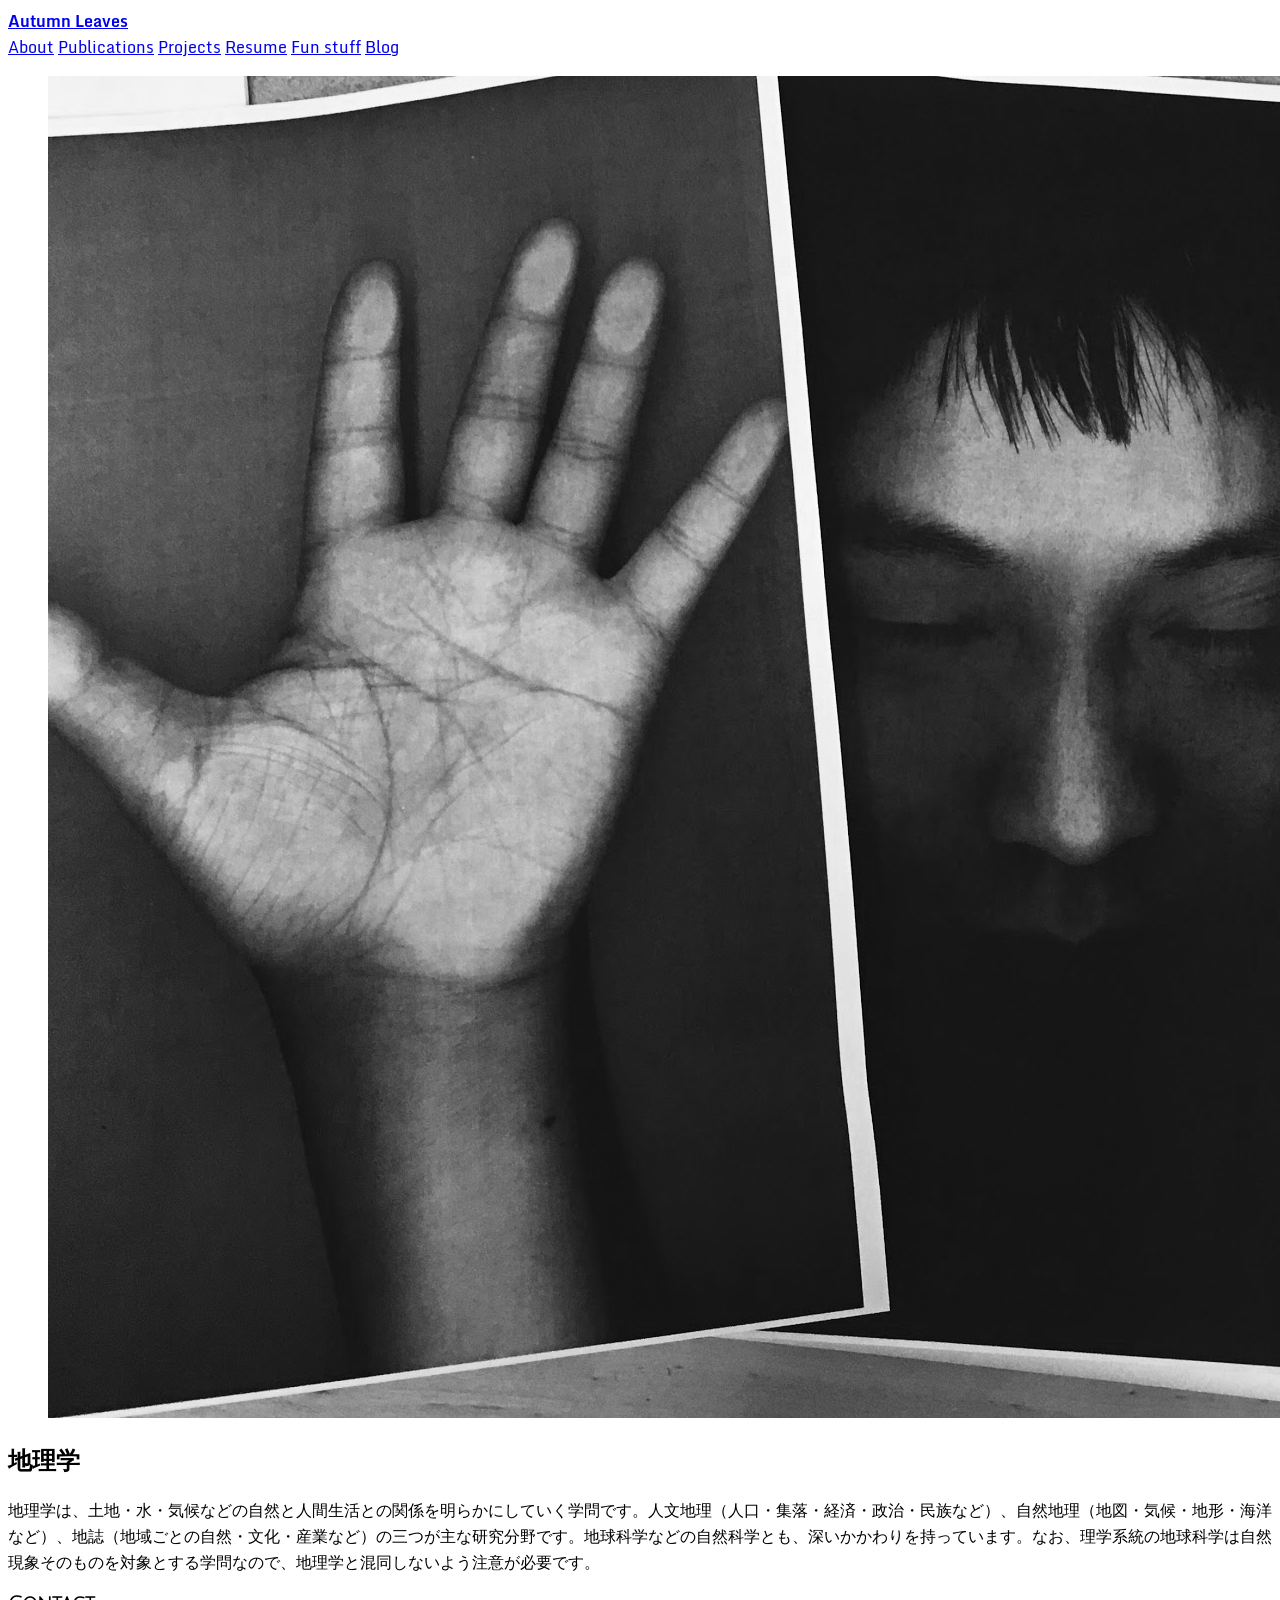
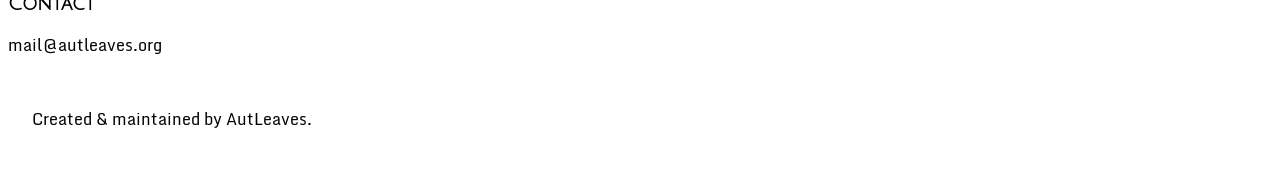
==== index.html @ 2c8c945f "first commit" ====
<!DOCTYPE html>
<html>
<head>
  <meta charset="utf-8">
  <meta http-equiv="X-UA-Compatible" content="IE=edge" />
  <meta name="viewport" content="width=device-width, initial-scale=1"/>
  <title>Autumn Leaves</title>
  <meta name="description" content="Homepage for Autumn Leaves"/>
  <link rel="shortcut icon" href="images/favicon.ico" type="image/x-icon" />

  <link rel="stylesheet" type="text/css" href="styles/base.css"/>

  <link rel="canonical" href="http://autleavs.org/"/>
</head>
<body>
  <section class="hero is-fullheight">
    <div class="hero-head">
      <nav class="navbar" role="navigation">
        <div class="navbar-brand"><a class="navbar-item" href="/"><strong>Autumn Leaves</strong></a>
          <div class="navbar-burger" data-target="navbar-main">
            <span></span>
            <span></span>
            <span></span>
          </div>
        </div>
        <div class="navbar-menu" id="navbar-main">
          <div class="navbar-start">
            <!-- navbar items -->
            <a href="/" class="navbar-item">About</a>
            <a class="navbar-item" href="/publications/">Publications</a>
            <a class="navbar-item" href="/projects/">Projects</a>
            <a class="navbar-item" href="/files/chiyuan-resume.pdf">Resume</a>
            <a class="navbar-item" href="/fun/">Fun stuff</a>
            <a class="navbar-item" href="http://freemind.pluskid.org">Blog</a>
          </div>
          <div class="navbar-end">
            <!-- navbar items -->
            <div class="navbar-item">
              <a href="mailto:mails@autleaves.org" class="button is-white"><i class="fa fa-lg fa-envelope-o" aria-hidden="true"></i></a>
              <a href="https://scholar.google.com/citations?user=l_G2vr0AAAAJ&hl=en" class="button is-white"><i class="ai ai-lg ai-google-scholar-square" aria-hidden="true"></i></a>
              <a href="https://github.com/autleaves" class="button is-white"><i class="fa fa-lg fa-github" aria-hidden="true"></i></a>
              <a href="https://www.instagram.com/pluskid/" class="button is-white"><i class="fa fa-lg fa-instagram" aria-hidden="true"></i></a>
            </div>
          </div>
        </div>
      </nav>
    </div>

    <div class="hero-body">
      <div class="container">
        <div class="columns is-5 is-variable">
          <div class="column is-5">
            <figure class="image is-4by3"><img src="/images/chiyuan-4by3.jpg"></figure>
          </div>
          <div class="column is-7 content">
            <h1>地理学</h1>
            <p>
                地理学は、土地・水・気候などの自然と人間生活との関係を明らかにしていく学問です。人文地理（人口・集落・経済・政治・民族など）、自然地理（地図・気候・地形・海洋など）、地誌（地域ごとの自然・文化・産業など）の三つが主な研究分野です。地球科学などの自然科学とも、深いかかわりを持っています。なお、理学系統の地球科学は自然現象そのものを対象とする学問なので、地理学と混同しないよう注意が必要です。
            </p>
            <h3>Contact</h3>
            <p>
            <span class="icon"><i class="fa fa-fw fa-envelope-o" aria-hidden="true"></i></span>
            mail@autleaves.org
            </p>
          </div>
        </div>
      </div>
    </div>

    <div class="hero-foot">
      <footer class="footer">
        <div class="container">
          <div class="content has-text-right is-size-7">
            <p>Created &amp; maintained by AutLeaves.</p>
          </div>
        </div>
      </footer>
      <script async type="text/javascript" src="javascript/bulma.js"></script>
    </div>
  </section>
</body>
</html>
---- styles/base.css ----
/* Web Fonts */
/* monda-regular - latin */
@font-face {
  font-family: 'Monda';
  font-style: normal;
  font-weight: 400;
  src: local('Monda Regular'), local('Monda-Regular'),
       url('/fonts/webfonts/monda-v7-latin-regular.woff2') format('woff2'), /* Chrome 26+, Opera 23+, Firefox 39+ */
       url('/fonts/webfonts/monda-v7-latin-regular.woff') format('woff'); /* Chrome 6+, Firefox 3.6+, IE 9+, Safari 5.1+ */
}
/* monda-700 - latin */
@font-face {
  font-family: 'Monda';
  font-style: normal;
  font-weight: 700;
  src: local('Monda Bold'), local('Monda-Bold'),
       url('/fonts/webfonts/monda-v7-latin-700.woff2') format('woff2'), /* Chrome 26+, Opera 23+, Firefox 39+ */
       url('/fonts/webfonts/monda-v7-latin-700.woff') format('woff'); /* Chrome 6+, Firefox 3.6+, IE 9+, Safari 5.1+ */
}
/* julius-sans-one-regular - latin */
@font-face {
  font-family: 'Julius Sans One';
  font-style: normal;
  font-weight: 400;
  src: local('Julius Sans One'), local('JuliusSansOne-Regular'),
       url('/fonts/webfonts/julius-sans-one-v6-latin-regular.woff2') format('woff2'), /* Chrome 26+, Opera 23+, Firefox 39+ */
       url('/fonts/webfonts/julius-sans-one-v6-latin-regular.woff') format('woff'); /* Chrome 6+, Firefox 3.6+, IE 9+, Safari 5.1+ */
}

/* A hack to disable horizontal scrolling in mobile for .columns
 * see https://github.com/jgthms/bulma/issues/449 */
body { overflow-x: hidden; }

body {
  font-family: 'Monda', Sans-Serif;
}
h1, h2, h3, h4, h5 {
  font-family: 'Julius Sans One', Sans-Serif;
}

/* Smaller footer */
.footer {
  padding: 1rem 1.5rem 1rem;
}

/* Table for book descriptions */
table.book-desc {
  margin-top: -15px;
}
table.book-desc th {
  padding-right: 15px;
}

/* extra class for equal-height cards */
.bm--card-equal-height {
   display:flex;
   flex-direction: column;
   height: 100%;
}
.bm--card-equal-height .card-footer {
   margin-top: auto;
}

.bm--card-equal-height .card-content {
  padding: 15px;
}
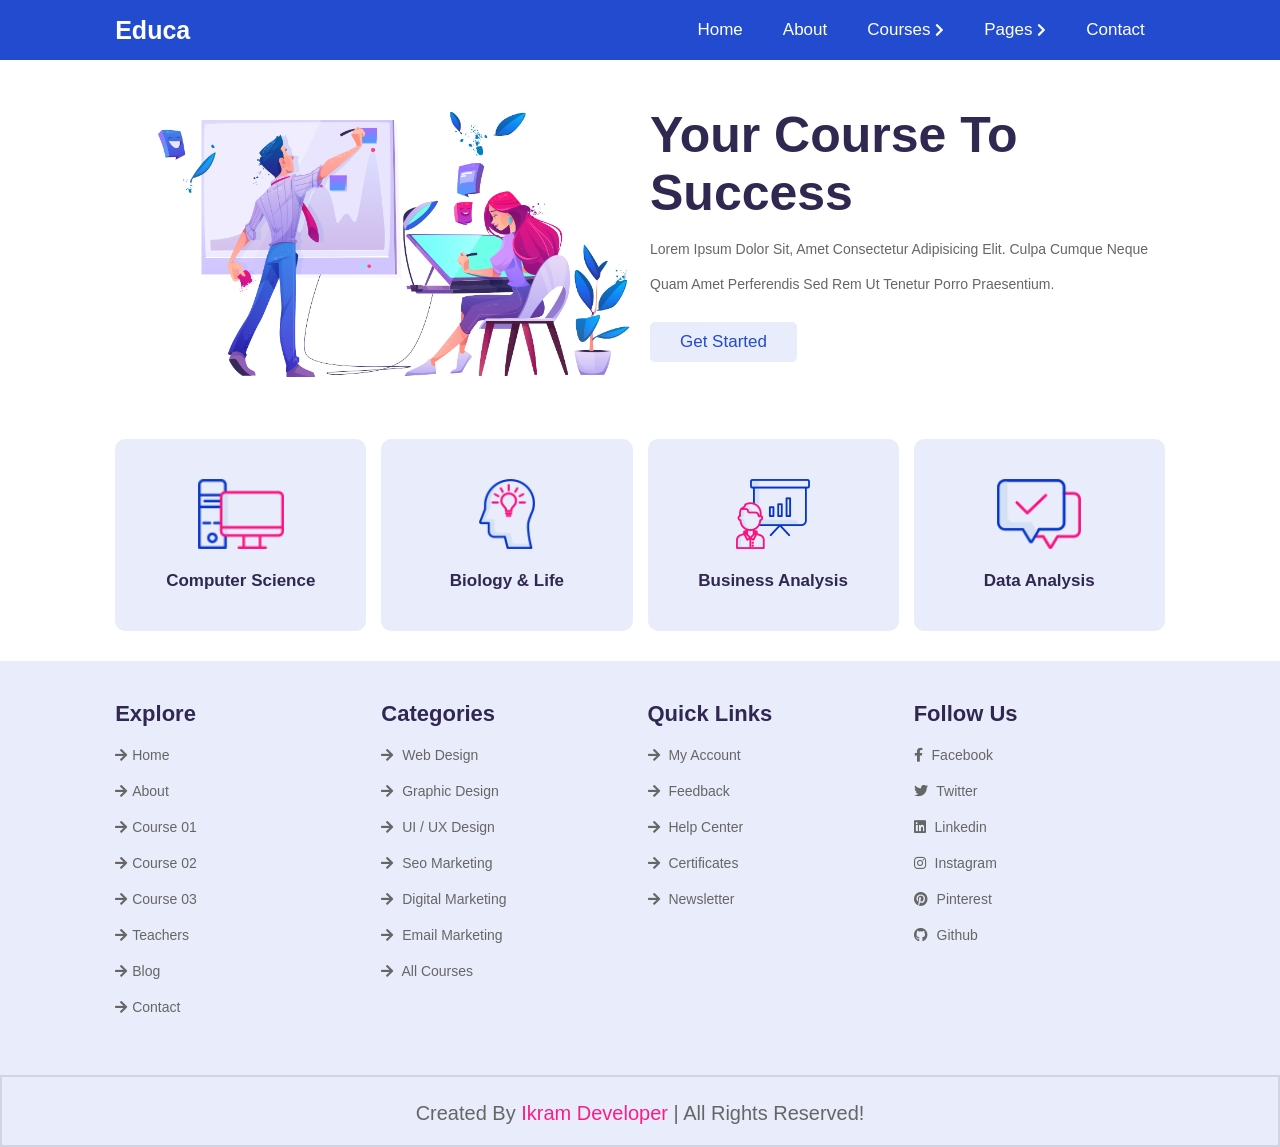
==== commit 48a8aa54: "test header-and-footer-js" ====
--- a/index.html
+++ b/index.html
@@ -1,82 +1,64 @@
 <!DOCTYPE html>
-<html>
+<html lang="en">
+
 <head>
-  <meta charset="utf-8">
+  <meta charset="UTF-8" />
   <meta http-equiv="X-UA-Compatible" content="IE=edge" />
-  <meta name="viewport" content="width=device-width, initial-scale=1"/>
-  <title>Autumn Leaves</title>
-  <meta name="description" content="Homepage for Autumn Leaves"/>
-  <link rel="shortcut icon" href="images/favicon.ico" type="image/x-icon" />
+  <meta name="viewport" content="width=device-width, initial-scale=1.0" />
+  <!-- font awesome -->
+  <link rel="stylesheet" href="https://cdnjs.cloudflare.com/ajax/libs/font-awesome/5.15.4/css/all.min.css"
+    integrity="sha512-1ycn6IcaQQ40/MKBW2W4Rhis/DbILU74C1vSrLJxCq57o941Ym01SwNsOMqvEBFlcgUa6xLiPY/NS5R+E6ztJQ=="
+    crossorigin="anonymous" referrerpolicy="no-referrer" />
 
-  <link rel="stylesheet" type="text/css" href="styles/base.css"/>
+  <!-- custom css -->
+  <link rel="stylesheet" href="./css/index.css" />
+  <title>Education Website</title>
+</head>
 
-  <link rel="canonical" href="http://autleavs.org/"/>
-</head>
 <body>
-  <section class="hero is-fullheight">
-    <div class="hero-head">
-      <nav class="navbar" role="navigation">
-        <div class="navbar-brand"><a class="navbar-item" href="/"><strong>Autumn Leaves</strong></a>
-          <div class="navbar-burger" data-target="navbar-main">
-            <span></span>
-            <span></span>
-            <span></span>
-          </div>
-        </div>
-        <div class="navbar-menu" id="navbar-main">
-          <div class="navbar-start">
-            <!-- navbar items -->
-            <a href="/" class="navbar-item">About</a>
-            <a class="navbar-item" href="/publications/">Publications</a>
-            <a class="navbar-item" href="/projects/">Projects</a>
-            <a class="navbar-item" href="/files/chiyuan-resume.pdf">Resume</a>
-            <a class="navbar-item" href="/fun/">Fun stuff</a>
-            <a class="navbar-item" href="http://freemind.pluskid.org">Blog</a>
-          </div>
-          <div class="navbar-end">
-            <!-- navbar items -->
-            <div class="navbar-item">
-              <a href="mailto:mails@autleaves.org" class="button is-white"><i class="fa fa-lg fa-envelope-o" aria-hidden="true"></i></a>
-              <a href="https://scholar.google.com/citations?user=l_G2vr0AAAAJ&hl=en" class="button is-white"><i class="ai ai-lg ai-google-scholar-square" aria-hidden="true"></i></a>
-              <a href="https://github.com/autleaves" class="button is-white"><i class="fa fa-lg fa-github" aria-hidden="true"></i></a>
-              <a href="https://www.instagram.com/pluskid/" class="button is-white"><i class="fa fa-lg fa-instagram" aria-hidden="true"></i></a>
-            </div>
-          </div>
-        </div>
-      </nav>
+  <!-- home section starts -->
+  <section class="home">
+    <div class="image">
+      <img src="images/home-img.png" alt="home" />
     </div>
 
-    <div class="hero-body">
-      <div class="container">
-        <div class="columns is-5 is-variable">
-          <div class="column is-5">
-            <figure class="image is-4by3"><img src="/images/chiyuan-4by3.jpg"></figure>
-          </div>
-          <div class="column is-7 content">
-            <h1>地理学</h1>
-            <p>
-                地理学は、土地・水・気候などの自然と人間生活との関係を明らかにしていく学問です。人文地理（人口・集落・経済・政治・民族など）、自然地理（地図・気候・地形・海洋など）、地誌（地域ごとの自然・文化・産業など）の三つが主な研究分野です。地球科学などの自然科学とも、深いかかわりを持っています。なお、理学系統の地球科学は自然現象そのものを対象とする学問なので、地理学と混同しないよう注意が必要です。
-            </p>
-            <h3>Contact</h3>
-            <p>
-            <span class="icon"><i class="fa fa-fw fa-envelope-o" aria-hidden="true"></i></span>
-            mail@autleaves.org
-            </p>
-          </div>
-        </div>
-      </div>
-    </div>
-
-    <div class="hero-foot">
-      <footer class="footer">
-        <div class="container">
-          <div class="content has-text-right is-size-7">
-            <p>Created &amp; maintained by AutLeaves.</p>
-          </div>
-        </div>
-      </footer>
-      <script async type="text/javascript" src="javascript/bulma.js"></script>
+    <div class="content">
+      <h3>your course to success</h3>
+      <p>
+        Lorem ipsum dolor sit, amet consectetur adipisicing elit. Culpa cumque
+        neque quam amet perferendis sed rem ut tenetur porro praesentium.
+      </p>
+      <a href="#" class="btn">get started</a>
     </div>
   </section>
+  <!-- home section ends -->
+
+  <!-- categories section starts -->
+  <section class="category">
+    <a href="#" class="box">
+      <img src="./images/category-1.png" alt="computer science" />
+      <h3>computer science</h3>
+    </a>
+
+    <a href="#" class="box">
+      <img src="./images/category-2.png" alt="biology and life" />
+      <h3>biology &amp; life</h3>
+    </a>
+
+    <a href="#" class="box">
+      <img src="./images/category-3.png" alt="business analysis" />
+      <h3>business analysis</h3>
+    </a>
+
+    <a href="#" class="box">
+      <img src="./images/category-4.png" alt="data analysis" />
+      <h3>data analysis</h3>
+    </a>
+  </section>
+  <!-- categories section ends -->
+
+  <!-- custom javascript -->
+  <script src="./js/script.js"></script>
 </body>
-</html>
+
+</html>
--- a/css/index.css
+++ b/css/index.css
@@ -0,0 +1,249 @@
+@import url("https://fonts.googleapis.com/css2?family=Nunito&display=swap");
+* {
+  font-family: "Poppins", sans-serif;
+  margin: 0;
+  padding: 0;
+  -webkit-box-sizing: border-box;
+          box-sizing: border-box;
+  text-transform: capitalize;
+  text-decoration: none;
+  outline: none;
+  border: none;
+  -webkit-transition: all 0.3s linear;
+  transition: all 0.3s linear; }
+
+html {
+  font-size: 62.5%; }
+
+section, .footer .box-container {
+  padding: 3rem 9%; }
+
+.btn {
+  display: inline-block;
+  margin-top: 1rem;
+  padding: 1rem 3rem;
+  background: #e9edfb;
+  color: #224bcf;
+  cursor: pointer;
+  border-radius: 0.5rem;
+  font-size: 1.7rem; }
+  .btn:hover {
+    color: #fff;
+    background: #224bcf; }
+
+@media (max-width: 992px) {
+  html {
+    font-size: 55%; }
+  section, .footer .box-container {
+    padding: 3rem 2rem; } }
+
+@media (max-width: 449px) {
+  html {
+    font-size: 50%; } }
+
+.header {
+  position: -webkit-sticky;
+  position: sticky;
+  top: 0;
+  left: 0;
+  right: 0;
+  z-index: 1000;
+  display: -webkit-box;
+  display: -ms-flexbox;
+  display: flex;
+  -webkit-box-align: center;
+      -ms-flex-align: center;
+          align-items: center;
+  -webkit-box-pack: justify;
+      -ms-flex-pack: justify;
+          justify-content: space-between;
+  padding: 0 9%;
+  background-color: #224bcf; }
+  .header .logo {
+    font-size: 2.5rem;
+    font-weight: bolder;
+    color: #fff; }
+    .header .logo i {
+      color: #fa1d86; }
+  .header ul {
+    list-style: none; }
+    .header ul li {
+      position: relative;
+      float: left; }
+      .header ul li:hover ul {
+        display: block; }
+      .header ul li a {
+        padding: 2rem;
+        display: block;
+        font-size: 1.7rem;
+        color: #fff; }
+        .header ul li a:hover {
+          background: #fa1d86; }
+        .header ul li a i {
+          font-size: 1.4rem; }
+      .header ul li ul {
+        position: absolute;
+        left: 0;
+        width: 20rem;
+        background-color: #224bcf;
+        display: none; }
+        .header ul li ul li {
+          width: 100%; }
+
+#menu-btn {
+  cursor: pointer;
+  color: #fff;
+  font-size: 2.5rem;
+  display: none; }
+
+@media (max-width: 768px) {
+  .header {
+    padding: 2rem; }
+    .header .navbar {
+      position: absolute;
+      top: 100%;
+      left: 0;
+      width: 300px;
+      background: #224bcf;
+      -webkit-clip-path: polygon(0 0, 100% 0, 100% 0, 0 0);
+              clip-path: polygon(0 0, 100% 0, 100% 0, 0 0); }
+      .header .navbar.active {
+        -webkit-clip-path: polygon(0 0, 100% 0, 100% 100%, 0 100%);
+                clip-path: polygon(0 0, 100% 0, 100% 100%, 0 100%); }
+      .header .navbar ul li {
+        width: 100%; }
+        .header .navbar ul li ul {
+          width: 100%;
+          position: relative; }
+  #menu-btn {
+    display: inline-block; } }
+
+.footer {
+  background: #e9edfb; }
+  .footer .box-container {
+    display: -ms-grid;
+    display: grid;
+    -ms-grid-columns: (minmax(25rem, 1fr))[auto-fit];
+        grid-template-columns: repeat(auto-fit, minmax(25rem, 1fr));
+    gap: 1.5rem; }
+    .footer .box-container .box h3 {
+      font-size: 2.2rem;
+      padding: 1rem 0;
+      color: #302851; }
+    .footer .box-container .box a {
+      display: block;
+      font-size: 1.4rem;
+      padding: 1rem 0;
+      color: #666; }
+      .footer .box-container .box a:hover {
+        color: #fa1d86; }
+        .footer .box-container .box a:hover i {
+          padding-right: 2rem; }
+      .footer .box-container .box a i {
+        padding-right: 0.5rem; }
+  .footer .credit {
+    text-align: center;
+    margin-top: 2rem;
+    padding: 2.5rem 2rem 2rem;
+    font-size: 2rem;
+    color: #666;
+    border: 0.2rem solid rgba(0, 0, 0, 0.1); }
+    .footer .credit span {
+      color: #fa1d86; }
+
+.home {
+  display: -webkit-box;
+  display: -ms-flexbox;
+  display: flex;
+  -webkit-box-align: center;
+      -ms-flex-align: center;
+          align-items: center;
+  -ms-flex-wrap: wrap;
+      flex-wrap: wrap;
+  gap: 2rem; }
+  .home .image {
+    -webkit-box-flex: 1;
+        -ms-flex: 1 1 42rem;
+            flex: 1 1 42rem; }
+    .home .image img {
+      width: 100%; }
+  .home .content {
+    -webkit-box-flex: 1;
+        -ms-flex: 1 1 42rem;
+            flex: 1 1 42rem; }
+    .home .content h3 {
+      color: #302851;
+      font-size: 5rem; }
+    .home .content p {
+      font-size: 1.4rem;
+      color: #666;
+      padding: 1rem 0;
+      line-height: 2.5; }
+
+.category {
+  display: -ms-grid;
+  display: grid;
+  -ms-grid-columns: (minmax(16rem, 1fr))[auto-fit];
+      grid-template-columns: repeat(auto-fit, minmax(16rem, 1fr));
+  gap: 1.5rem; }
+  .category .box {
+    border-radius: 1rem;
+    background: #e9edfb;
+    padding: 4rem 3rem;
+    text-align: center; }
+    .category .box img {
+      height: 7rem;
+      margin-bottom: 2rem; }
+    .category .box h3 {
+      font-size: 1.7rem;
+      color: #302851; }
+
+.heading {
+  background: url(../../images/heading-bg.png) no-repeat;
+  background-size: cover;
+  background-position: center; }
+  .heading h3 {
+    font-size: 3.5rem;
+    color: #302851; }
+  .heading p {
+    font-size: 1.6rem;
+    color: #666;
+    padding-top: 0.5rem; }
+    .heading p a {
+      padding-right: 0.5rem;
+      color: #fa1d86; }
+      .heading p a:hover {
+        color: #224bcf; }
+
+.about {
+  display: -webkit-box;
+  display: -ms-flexbox;
+  display: flex;
+  -webkit-box-align: center;
+      -ms-flex-align: center;
+          align-items: center;
+  -ms-flex-wrap: wrap;
+      flex-wrap: wrap;
+  gap: 2rem; }
+  .about .image {
+    -webkit-box-flex: 1;
+        -ms-flex: 1 1 42rem;
+            flex: 1 1 42rem; }
+    .about .image img {
+      width: 100%; }
+  .about .content {
+    -webkit-box-flex: 1;
+        -ms-flex: 1 1 42rem;
+            flex: 1 1 42rem; }
+    .about .content h3 {
+      color: #302851;
+      font-size: 4.5rem; }
+    .about .content p {
+      font-size: 1.4rem;
+      padding: 1rem 0;
+      color: #666;
+      line-height: 2.5; }
+
+@media (max-width: 992px) {
+  .about .content h3 {
+    font-size: 3rem; } }
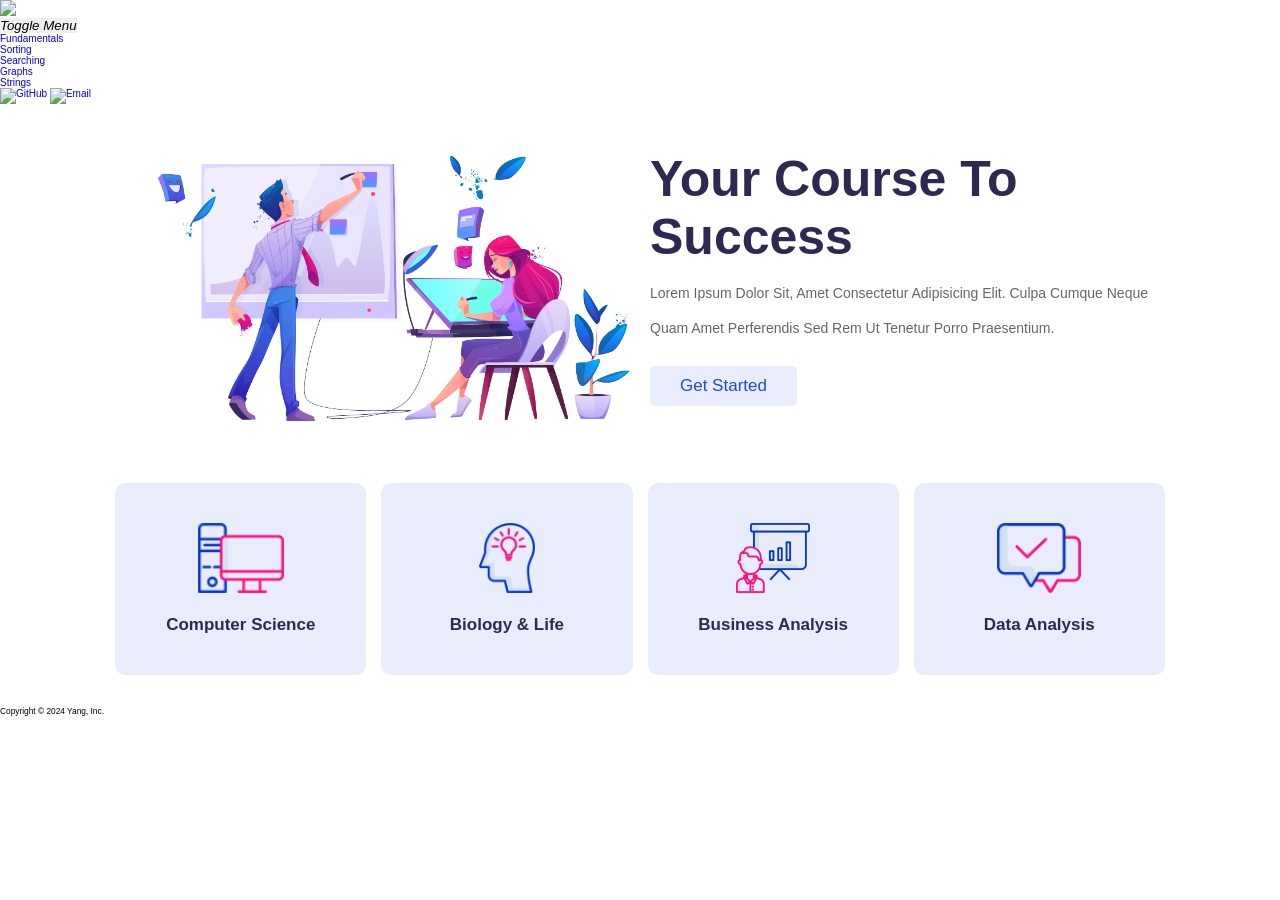
==== commit bdcf852b: "test header-and-footer-js 0:45" ====
--- a/index.html
+++ b/index.html
@@ -17,6 +17,9 @@
 
 <body>
   <!-- home section starts -->
+   <header>
+
+   </header>
   <section class="home">
     <div class="image">
       <img src="images/home-img.png" alt="home" />
@@ -57,6 +60,10 @@
   </section>
   <!-- categories section ends -->
 
+  <footer>
+    
+  </footer>
+
   <!-- custom javascript -->
   <script src="./js/script.js"></script>
 </body>
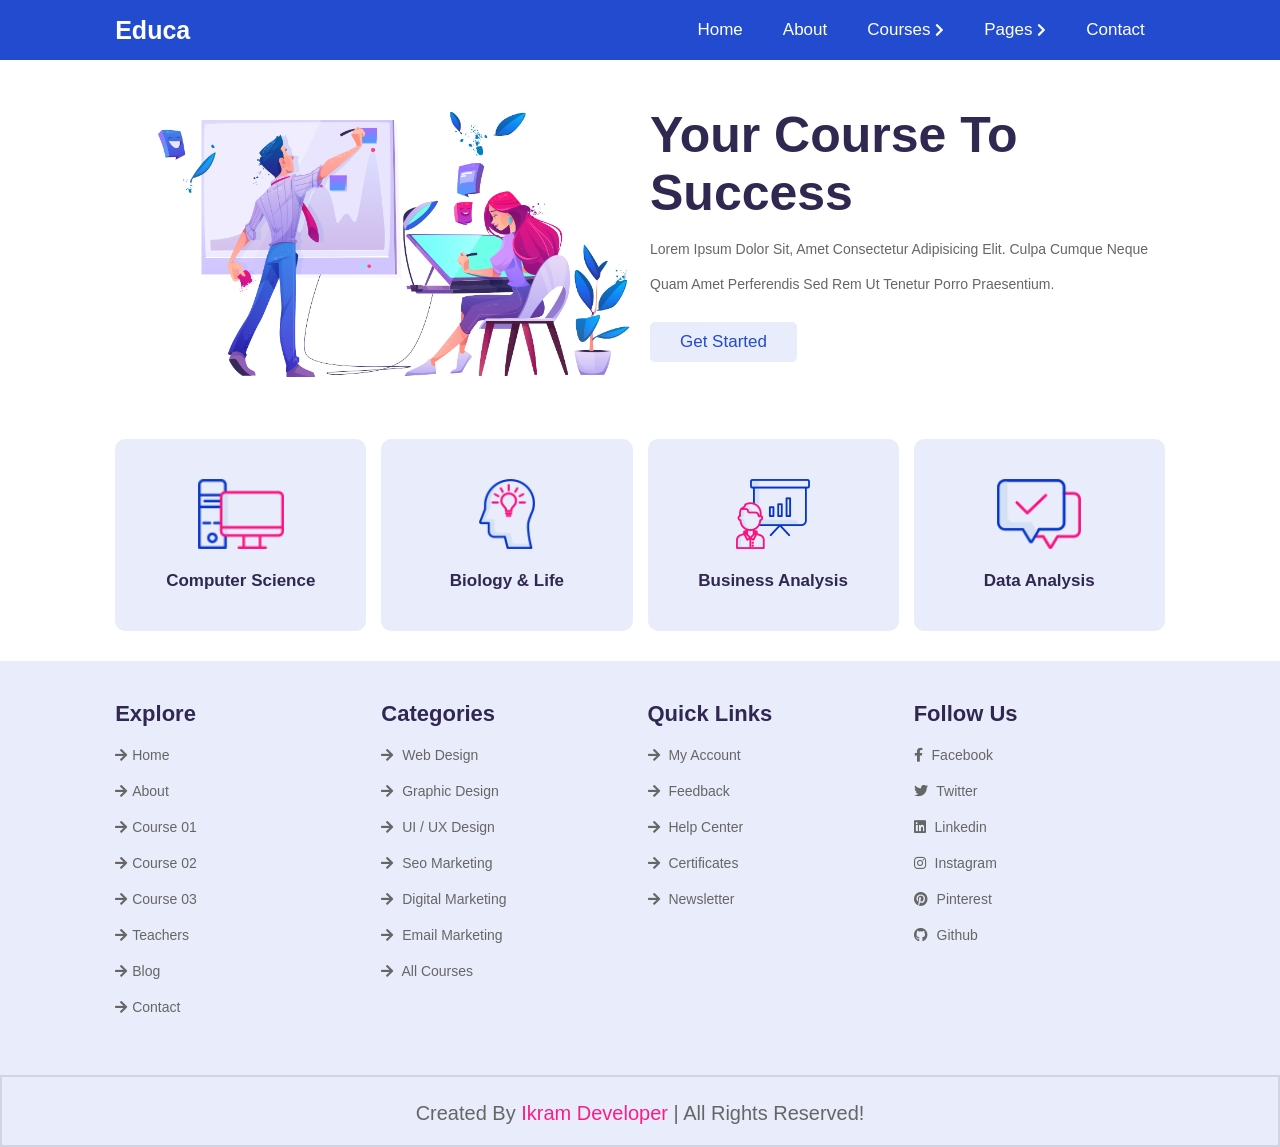
==== commit 5d275379: "test header-and-footer-js 0:48" ====
--- a/index.html
+++ b/index.html
@@ -17,7 +17,7 @@
 
 <body>
   <!-- home section starts -->
-   <header>
+   <header class="header">
 
    </header>
   <section class="home">
@@ -60,8 +60,8 @@
   </section>
   <!-- categories section ends -->
 
-  <footer>
-    
+  <footer class="footer">
+
   </footer>
 
   <!-- custom javascript -->
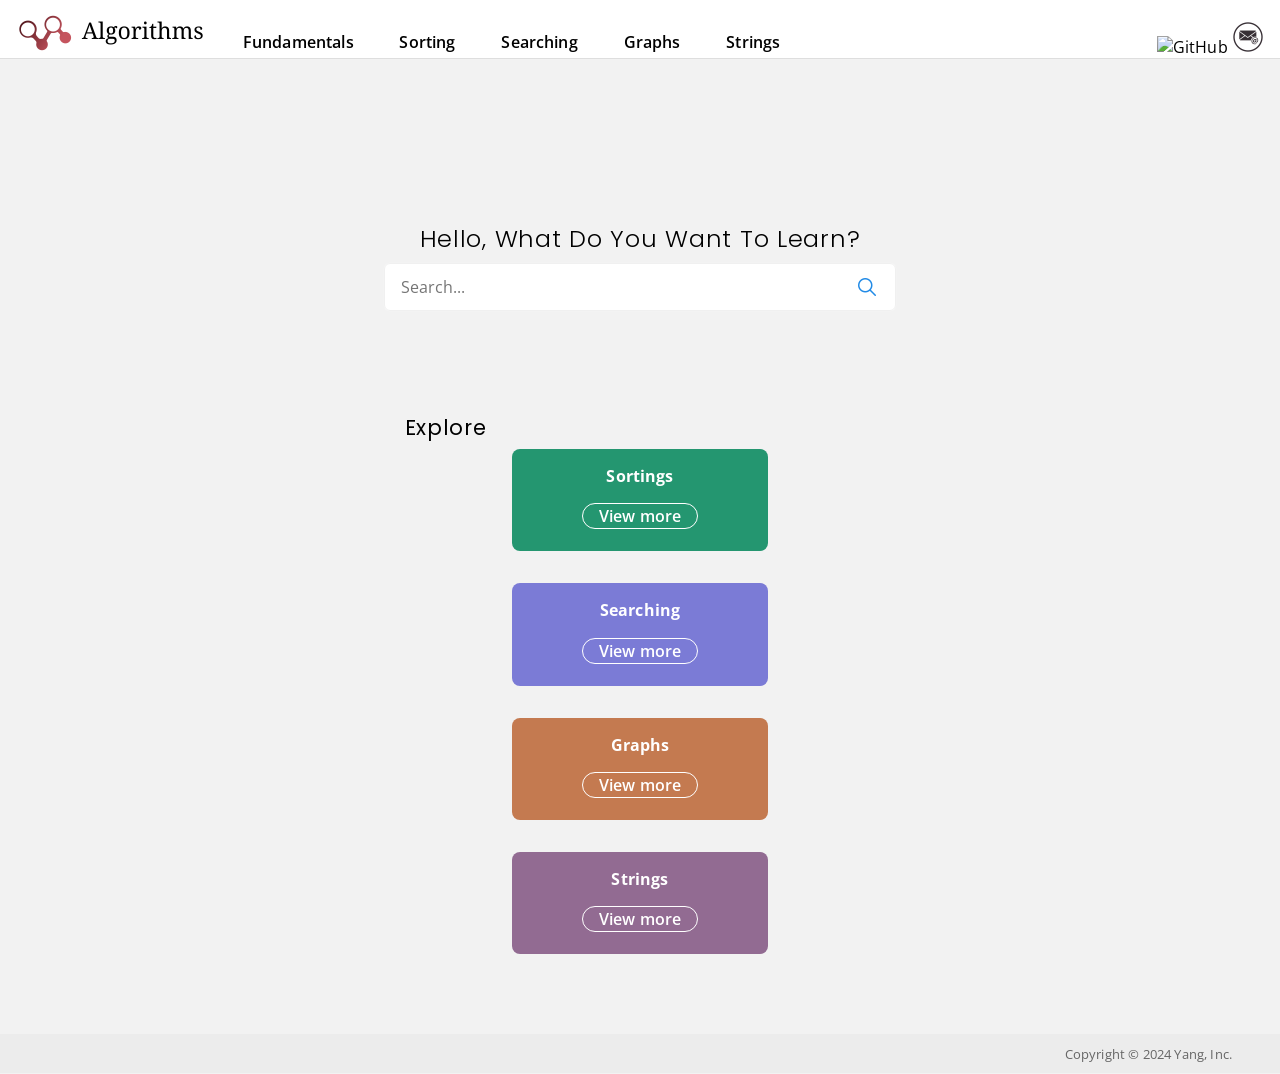
==== commit 13e76f07: "test header-and-footer-js 1:28" ====
--- a/index.html
+++ b/index.html
@@ -1,71 +1,103 @@
 <!DOCTYPE html>
-<html lang="en">
+<html>
 
 <head>
-  <meta charset="UTF-8" />
-  <meta http-equiv="X-UA-Compatible" content="IE=edge" />
-  <meta name="viewport" content="width=device-width, initial-scale=1.0" />
-  <!-- font awesome -->
-  <link rel="stylesheet" href="https://cdnjs.cloudflare.com/ajax/libs/font-awesome/5.15.4/css/all.min.css"
-    integrity="sha512-1ycn6IcaQQ40/MKBW2W4Rhis/DbILU74C1vSrLJxCq57o941Ym01SwNsOMqvEBFlcgUa6xLiPY/NS5R+E6ztJQ=="
-    crossorigin="anonymous" referrerpolicy="no-referrer" />
-
-  <!-- custom css -->
-  <link rel="stylesheet" href="./css/index.css" />
-  <title>Education Website</title>
+    <meta charset="UTF-8">
+    <meta name="viewport" content="width=device-width, initial-scale=1.0">
+    <link rel="preconnect" href="https://fonts.googleapis.com">
+    <link rel="preconnect" href="https://fonts.gstatic.com" crossorigin>
+    <link href="https://fonts.googleapis.com/css2?family=Open+Sans:ital,wght@0,300..800;1,300..800&family=Poppins:ital,wght@0,100;0,200;0,300;0,400;0,500;0,600;0,700;0,800;0,900;1,100;1,200;1,300;1,400;1,500;1,600;1,700;1,800;1,900&display=swap" rel="stylesheet">
+    
+    <link href="css/base.css" rel="stylesheet">
+    <link href="css/lib.css" rel="stylesheet">
+    <link href="css/coms/com-nav.css" rel="stylesheet">
+    <link href="css/coms/com-search.css" rel="stylesheet">
+    <link href="css/coms/com-explore.css" rel="stylesheet">
+    <link href="css/header.css" rel="stylesheet">
+    <link href="css/footer.css" rel="stylesheet">
+          
+    <script src="js/search.js" type="text/javascript" defer></script>
+    <script src="js/menu.js" type="text/javascript" defer></script>
+    <title>Algorithms</title>
 </head>
 
-<body>
-  <!-- home section starts -->
-   <header class="header">
-
-   </header>
-  <section class="home">
-    <div class="image">
-      <img src="images/home-img.png" alt="home" />
-    </div>
-
-    <div class="content">
-      <h3>your course to success</h3>
-      <p>
-        Lorem ipsum dolor sit, amet consectetur adipisicing elit. Culpa cumque
-        neque quam amet perferendis sed rem ut tenetur porro praesentium.
-      </p>
-      <a href="#" class="btn">get started</a>
-    </div>
-  </section>
-  <!-- home section ends -->
-
-  <!-- categories section starts -->
-  <section class="category">
-    <a href="#" class="box">
-      <img src="./images/category-1.png" alt="computer science" />
-      <h3>computer science</h3>
-    </a>
-
-    <a href="#" class="box">
-      <img src="./images/category-2.png" alt="biology and life" />
-      <h3>biology &amp; life</h3>
-    </a>
-
-    <a href="#" class="box">
-      <img src="./images/category-3.png" alt="business analysis" />
-      <h3>business analysis</h3>
-    </a>
-
-    <a href="#" class="box">
-      <img src="./images/category-4.png" alt="data analysis" />
-      <h3>data analysis</h3>
-    </a>
-  </section>
-  <!-- categories section ends -->
-
-  <footer class="footer">
-
-  </footer>
-
-  <!-- custom javascript -->
-  <script src="./js/script.js"></script>
+<body class="homepage">
+    <header class="header null">
+        <div class="logo null">
+            <a href="index.html"><img src="images/base/logo2.png"></a>
+        </div>
+        <nav class="-lib--menu null" id="main-menu">
+            <div class="-lib--menu-backdrop"></div>
+            <div class="-lib--menu-body">
+                <button class="-lib--menu-toggle -utils--position-btn" id="toggle-menu">
+                    <i class="-utils--sr-only">toggle menu</i>
+                </button>
+                <div class="-lib--menu-dropdown null">
+                    <ul class="nav-menu">
+                        <li class="nav_fundamentals"><a href="pages/fu/fundamentals.html">Fundamentals</a></li>
+                        <li class="nav_sorting"><a href="pages/so/sorting.html">Sorting</a></li>
+                        <li class="nav_searching"><a href="pages/se/searching.html">Searching</a></li>
+                        <li class="nav_graphs"><a href="pages/gr/graphs.html">Graphs</a></li>
+                        <li class="nav_strings"><a href="pages/st/strings">Strings</a></li>
+                    </ul>
+                </div>
+            </div>
+        </nav>
+        <div class="contact-us--icons null">
+            <a href="https://github.com/autleaves/Yang"><img src="images/base/github-mark.png" alt="GitHub"></a>
+            <a href="mailto:@gmail.com"><img src="images/base/email-mark.png" alt="Email"></a>
+        </div>
+    </header>
+    <main>
+        <div class="search-wrapper ">
+            <h2>Hello, What Do You Want To Learn?</h2>
+            <form method="get">
+            <div class="search-container" id="search">
+                    <input class="search-input" id="search__menu-toggle"  type="text" placeholder="Search...">
+                    <button class="-utils--position-btn search-clear" type="reset">
+                        <i class="-utils--sr-only">clear</i>
+                    </button>
+                    <button class="-utils--position-btn search-submit" type="submit">
+                        <i class="-utils--sr-only">search</i>
+                    </button>
+                    <div class="keywords-container" id="search__menu-list">
+                        <ul>
+                            <li>keywords 1</li>
+                            <li>keywords 2</li>
+                            <li>keywords 3</li>
+                            <li>keywords 4</li>
+                        </ul>
+                    </div>
+            </div>
+            </form>
+        </div>
+        <div class="explore-wrapper ">
+            <h3>Explore</h3>
+            <div class="explore-container ">
+                <div class="explore-item -utils--color--1 ">
+                    <p>Sortings</p>
+                    <a href="pages/so/sorting.html">View more</a>
+                </div>
+                <div class="explore-item -utils--color--2">
+                    <p>Searching</p>
+                    <a href="pages/se/searching.html">View more</a>
+                </div>
+                <div class="explore-item -utils--color--3">
+                    <p>Graphs</p>
+                    <a href="pages/gr/graphs.html">View more</a>
+                </div>
+                <div class="explore-item -utils--color--4">
+                    <p>Strings</p>
+                    <a href="pages/st/strings.html">View more</a>
+                </div>
+            </div>
+        </div>
+    </main>
+    <footer class="footer">
+        <div class="footer__inner">
+            <small>Copyright &copy; 2024 Yang, Inc.</small>
+        </div>
+    </footer>
 </body>
 
 </html>
--- a/css/base.css
+++ b/css/base.css
@@ -0,0 +1,160 @@
+@charset "utf-8";
+
+:root {
+  --text-color: hsl(210, 11%, 15%);
+  --gray: hsl(210, 7%, 56%);
+  --light-gray: hsl(210, 17%, 95%);
+  --extra-light-gray: hsl(210, 17%, 98%);
+  --white: hsl(0, 0%, 100%);
+  --red: hsl(342, 63%, 46%);
+
+  --background--header: #fff;
+  /* --background--main: #f3f3f3; */
+  --background--main: rgb(242,242,242);
+  /* --background--main: #fafafa; */
+  --background--footer: #ececec;
+/* 
+  --z-static:             0;
+  --z-loading-indicator:100;
+  --z-nav-menu:         200;
+  --z-dropdown-menu:    300;
+  --z-modal-backdrop:   400;
+  --z-model-body:       410; */
+
+  --z-dropdown:       1000;
+  --z-sticky:         1020;
+  --z-fixed:          1030;
+  --z-modal-backdrop: 1040;
+  --z-modal:          1050;
+  --z-popover:        1060;
+  --z-tooltip:        1070;
+
+
+  --radius-A:   4px;
+  --radius-B:   6px;
+  --radius-C:   8px;
+  --radius-X:   20px;
+  --radius-Y:   24px;
+  --radius-Z:   29px;
+  
+  box-sizing: border-box;
+  color: var(--text-color);
+  font-size: calc(1vw + 0.6em);
+}
+*,
+*::before,
+*::after {
+  box-sizing: inherit;
+}
+
+@media (min-width: 35em) {
+    :root {
+        /* font-size: 1.125em; */
+        font-size: 1em;
+    }
+}
+
+body {
+  display: flex;
+  flex-direction: column;
+  min-height: 100vh;
+  margin: 0;
+  font-family: "Open Sans", sans-serif;
+  line-height: 1.4;
+  letter-spacing: 0.01em;
+  background-color: var(--background--main);
+}
+main {
+  flex: 1;
+  margin-top: 0em;
+  color: #000;
+}
+
+h1, h2, h3, h4 {
+  font-family: Poppins, sans-serif;
+  letter-spacing: 0.03em;
+  margin:0;
+  padding-top: .3em;
+  padding-bottom: .3em;
+}
+h1 {
+  font-size: 1.5rem;
+  font-weight: 600;
+}
+h2 {
+  font-size: 1.3rem;
+  font-weight: 500;
+}
+h3 {
+  font-size: 1.2rem;
+  font-weight: 400;
+}
+em {
+  font-weight: 500;
+}
+@media (min-width: 50em) {
+  h1 {
+    font-size: 1.8rem;
+  }
+  h2 {
+    font-size: 1.5rem;
+  }
+  h3 {
+    font-size: 1.3rem;
+  }
+}
+/*
+ * Links
+ */
+a {
+  color: #000;
+  text-decoration: none;
+}
+a:visited {
+  color: var(--gray);
+}
+a:hover {
+  color: #000;
+}
+a:active {
+  color: #000;
+}
+
+.a_initial a {
+  color: #0066cc;
+  text-decoration: none;
+}
+.a_initial a:visited {
+  color: revert;
+}
+.a_initial a:hover {
+  color: revert;
+}
+.a_initial a:active {
+  color: revert;
+}
+
+section a {
+  color: #0066cc;
+  text-decoration: none;
+}
+section a:visited {
+  color: revert;
+}
+section a:hover {
+  color: revert;
+  text-decoration: underline;
+}
+section a:active {
+  color: revert;
+}
+
+a.underline {
+  text-decoration: underline;
+}
+/*
+ * utilities
+ */
+.debug-border {
+  border: 1px solid lightseagreen;
+}
--- a/css/lib.css
+++ b/css/lib.css
@@ -0,0 +1,134 @@
+@charset "utf-8";
+
+/*************************Components  --start*******************************/
+
+
+/*
+* Menu
+*/
+.-lib--menu {
+    position: relative;
+    z-index: var(--z-dropdown);
+}
+.-lib--menu-backdrop {
+    position: fixed;
+    top: 3.6em;
+    right: 0;
+    bottom: 0;
+    left: 0;
+    background-color: rgba(0, 0, 0, 0.5);
+    z-index: calc(var(--z-dropdown) + 1);
+    display: none;
+}
+
+.-lib--menu-body {
+    position: inherit;
+    z-index: calc(var(--z-dropdown) + 2);
+}
+
+
+.-lib--menu-toggle {
+    position: absolute;
+    font-size: 3em;
+    top: -1.2em;
+    right: 0.1em;
+    width: 1em;
+    height: 1em;
+    line-height: 0.9;
+    border-radius: 4px;
+    justify-content: center;
+    align-items: center;
+    /* button appearane */
+    appearance: none;
+    border: none;
+    background: none;
+    margin: 0;
+    cursor: pointer;
+    border: 0;
+    background-color: transparent;
+}
+.-lib--menu-toggle::before {
+    display: block;
+    content: "\2261";
+    color: var(--text-color);
+    /* font-size: 2.4em; */
+    /* text-indent: 0; */
+}
+
+.-lib--menu-dropdown {
+    display: none;
+    position: absolute;
+    right: 0;
+    left: 0;
+    margin: 0;
+}
+
+.-lib--menu.is-open .-lib--menu-dropdown {
+    display: block;
+}
+
+
+.-lib--menu.is-open .-lib--menu-backdrop {
+    display: block;
+    /* z-index: var(--z-modal-backdrop); */
+}
+.-lib--menu.is-open .-lib--menu-toggle::before {
+    content: "\00d7";
+}
+@media (min-width: 35em) {
+    .-lib--menu-toggle {
+        display: none;
+    }
+
+    .-lib--menu-dropdown {
+        display: block;
+        position: static;
+    }
+}
+
+
+/*************************Components  --end*******************************/
+
+/*************************Utilities  --start*******************************/
+
+/*
+* For screen reader
+*/
+.-utils--sr-only {
+    position: absolute;
+    width: 1px;
+    height: 1px;
+    padding: 0;
+    margin: -1px;
+    overflow: hidden;
+}
+
+/*
+* positioned button
+*/
+.-utils--position-btn {
+    position: absolute;
+    border-radius: 4px;
+    justify-content: center;
+    align-items: center;
+    /* button appearane */
+    appearance: none;
+    border: none;
+    background: none;
+    margin: 0;
+    cursor: pointer;
+    border: 0;
+}
+.-utils--color--1 {
+    background-color: rgb(36, 150, 112);
+}
+.-utils--color--2 {
+    background-color: rgb(123, 123, 214);
+}
+.-utils--color--3 {
+    background-color: rgb(196, 122, 80);
+}
+.-utils--color--4 {
+    background-color: rgb(146, 107, 146);
+}
+/*************************Utilities  --end*******************************/
--- a/css/coms/com-nav.css
+++ b/css/coms/com-nav.css
@@ -0,0 +1,73 @@
+@charset "utf-8";
+
+
+/*
+* Nav Menu
+*/
+.nav-menu {
+    margin: 0;
+    padding-left: 0;
+    border: 1px solid #ccc;
+    list-style: none;
+    background-color: #fff;
+}
+
+.nav-menu > li + li {
+    border-top: 1px solid #ccc;
+}
+
+.nav-menu > li > a {
+    display: block;
+    padding: 0.8em 1em;
+    font-weight: 500;
+    
+}
+.nav-menu > li > a:hover {
+    background-color: #969696;/* #dedede */
+    color: #fff;
+    text-decoration: none;
+}
+.nav-menu a:visited {
+    color: var(--text-color);
+}
+
+.nav-menu a:active {
+    color: var(--red);
+}
+@media (min-width: 35em) {
+    .nav-menu {
+        border: 0;
+    }
+
+    .nav-menu > li {
+        display: inline-block;
+    }
+    .nav-menu > li + li {
+        border: 0;
+        padding-left: 2em;
+    }
+
+    .nav-menu > li > a {
+        padding: 0.3em;
+        text-align: left;
+        font-weight: 600;
+        border-radius: 5px 5px 0 0;
+    }
+    .nav-menu a:visited {
+        color: var(--text-color);
+    }
+    .fundamentals   li.nav_fundamentals > a,
+    .sorting       li.nav_sorting > a,
+    .searching      li.nav_searching > a,
+    .graphs         li.nav_graphs > a,
+    .strings        li.nav_strings > a,
+    .nav-menu a:hover {
+        background-color: #969696;
+        color: #fff;
+    }
+    .nav-menu a:active {
+        color: var(--red);
+    }
+}
+
+
--- a/css/coms/com-search.css
+++ b/css/coms/com-search.css
@@ -0,0 +1,141 @@
+@charset "utf-8";
+
+
+.search-wrapper {
+    margin-top: 6vh;
+    text-align: center;
+    font-weight: normal;
+    
+}
+.search-wrapper > h2 {
+    font-weight: 300;
+}
+@media (min-width:50em) {
+    .search-wrapper {
+        margin-top: 12vh;
+    }
+}
+.search-container {
+    --search-fontSize: 1rem;
+    --search-height: 2.8em;
+    --search-width: 90vw;
+    --search__clearbutton-color: rgb(163, 164, 165);
+    --input-borderColor: #f0f0f0;
+    --input-radius: 6px;
+
+    position: relative;
+    font-size: var(--search-fontSize);
+    width: var(--search-width);
+    height: var(--search-height);
+    display: inline-block;
+    border-radius: 4px;
+}
+@media (min-width:35em) {
+    .search-container {
+        --search-width: 40vw;
+        --search-height: 3em;
+    }
+}
+/* @media (min-width:50em) {
+    .search-container {
+        --search-width: 60vw;
+        --search-height: 3em;
+    }
+}
+@media (min-width:64em) {
+    .search-container {
+        --search-width: 50vw;
+        --search-height: 3em;
+    }
+} */
+.search-input {
+    display: inline-block;
+    margin-top: 0;
+    font: inherit;
+    padding-left: 1em;
+    background-color: #fff;
+    width: 100%;
+    margin-left: 0;
+    height: var(--search-height);
+    border: none;
+    border: 1px solid var(--input-borderColor);
+    border-radius: var(--input-radius);
+    box-shadow: 0 0 1px 0 #fff;
+
+}
+.search-clear {
+    /* button position */
+    top: 50%;
+    transform: translateY(-50%);
+    right: 3.3em;
+    height: var(--search-height);
+    aspect-ratio: 1 / 1;
+    color: var(--search__clearbutton-color);
+    /* hide the button initially */
+    display: none;
+}
+@media (min-width: 35em) {
+    .search-clear {
+        right: 4em;
+    }
+}
+.search-clear::before {
+    display: block;
+    content: '\00D7';
+    font-size: 2.2em;
+}
+.search--touched:focus+.search-clear, 
+.search--touched:hover+.search-clear, 
+.search--touched+.search-clear:hover {
+    display: inline-flex;
+}
+.search-submit {
+    /* button position */
+    top: 50%;
+    transform: translateY(-50%);
+    right: .8em;
+    background-image: url(../../images/base/icon-magnifier-20.png);
+    background-repeat: no-repeat;
+    background-position: center center;
+    aspect-ratio: 1 / 1;
+    height: calc(var(--search-height) * 0.8);
+    width: auto;
+
+}
+@media (min-width:35em) {
+    .search-submit {
+        background-image: url(../../images/base/icon-magnifier-24.png);
+        right: 1em;
+    }
+}
+button[type="submit"]:focus,
+input.search-input:focus {
+    box-shadow: 0 0 3px 0 grey;
+    border-color: var(--input-borderColor);
+    outline: none;
+}
+
+.keywords-container {
+    position: absolute;
+    text-align: left;
+    top: calc(var(--search-height) * 1.1);
+    width: var(--search-width);
+    height: 8em;
+    background-color: #fff;
+    border-radius: 7px;
+    line-height: 1.6em;
+    display: none;
+}
+.keywords-container ul {
+    padding-left: 1em;
+    padding-right: 20%;
+    
+}
+.keywords-container ul li {
+    display: block;
+    border-radius: 0 20px 20px 0;
+    padding-left: .5em;
+}
+.keywords-container ul li:hover {
+    background-color: #f3f3f3;
+}
--- a/css/coms/com-explore.css
+++ b/css/coms/com-explore.css
@@ -0,0 +1,55 @@
+@charset "utf-8";
+
+.explore-wrapper {
+    width: 90vw;
+    margin-top: 3em;
+    margin-left: auto;
+    margin-right: auto;
+}
+.explore-wrapper > h3 {
+    padding-left: 1em;
+    font-weight: 400;
+}
+.explore-container {
+    display: grid;
+    grid-template-columns: repeat(auto-fit, minmax(16em, 1fr));
+    grid-auto-rows: 1fr;
+    gap: 2em 1em;
+    justify-items: center;
+    align-items: center;
+}
+.explore-item {
+    width: 85%;
+    aspect-ratio: 5 / 2;
+    font-weight: bold;
+    text-align: center;
+    border-radius: var(--radius-C);
+    color: #fff;
+}
+
+.explore-item a {
+    display: block;
+    color: inherit;
+    font-weight: 600;
+    line-height: 1.5em;
+    width: 45%;
+    border: 1px solid #fff;
+    border-radius: 20px;
+    margin-left: auto;
+    margin-right: auto;
+    text-align: center;
+}
+.explore-item a:hover {
+    color: black;
+    background-color: #fff;
+}
+
+@media (min-width: 35em) {
+    .explore-wrapper {
+        width: 40vw;
+        margin-top: 6em;
+    }
+    .explore-item {
+        width: 16em;
+    }
+}
--- a/css/header.css
+++ b/css/header.css
@@ -0,0 +1,51 @@
+@charset "utf-8";
+
+/*
+ * Header section
+ */
+.logo {
+    padding-top: .8em;
+    padding-left: 1em;
+}
+.logo img {
+    height: 2.5em;
+    aspect-ratio: 4.75 / 1;
+}
+
+.contact-us--icons {
+    display: none;
+}
+.contact-us--icons > a > img {
+    width: 2em;
+    height: 2em;
+}
+@media (min-width: 50em) {
+    .contact-us--icons {
+        display: inline-block;
+    }
+}
+
+.header {
+    background-color: #fff;
+    border-bottom: 1px solid #dedede;
+    margin-bottom: 3em;
+}
+
+@media (min-width:50em) {
+    .header {
+        display: flex;
+        align-items: flex-end;
+        flex-wrap: nowrap;
+    }
+    .header > .logo {
+        align-self: center;
+        padding-right: 2em;
+    }
+    .header > .-lib--menu {
+        flex: 1;
+    }
+    .header > .contact-us--icons {
+        text-align: right;
+        padding-right: 1em;
+    }
+}
--- a/css/footer.css
+++ b/css/footer.css
@@ -0,0 +1,14 @@
+@charset "utf-8";
+
+.footer {
+    clear: both;
+    color: #666;
+    /* position: relative; */
+    height: 2.4em;
+    line-height: 2.4em;
+    background-color: #ececec;
+    /* margin-top: -2.4em; */
+    margin-top: 5em;
+    text-align: right;
+    padding-right: 3em;
+}
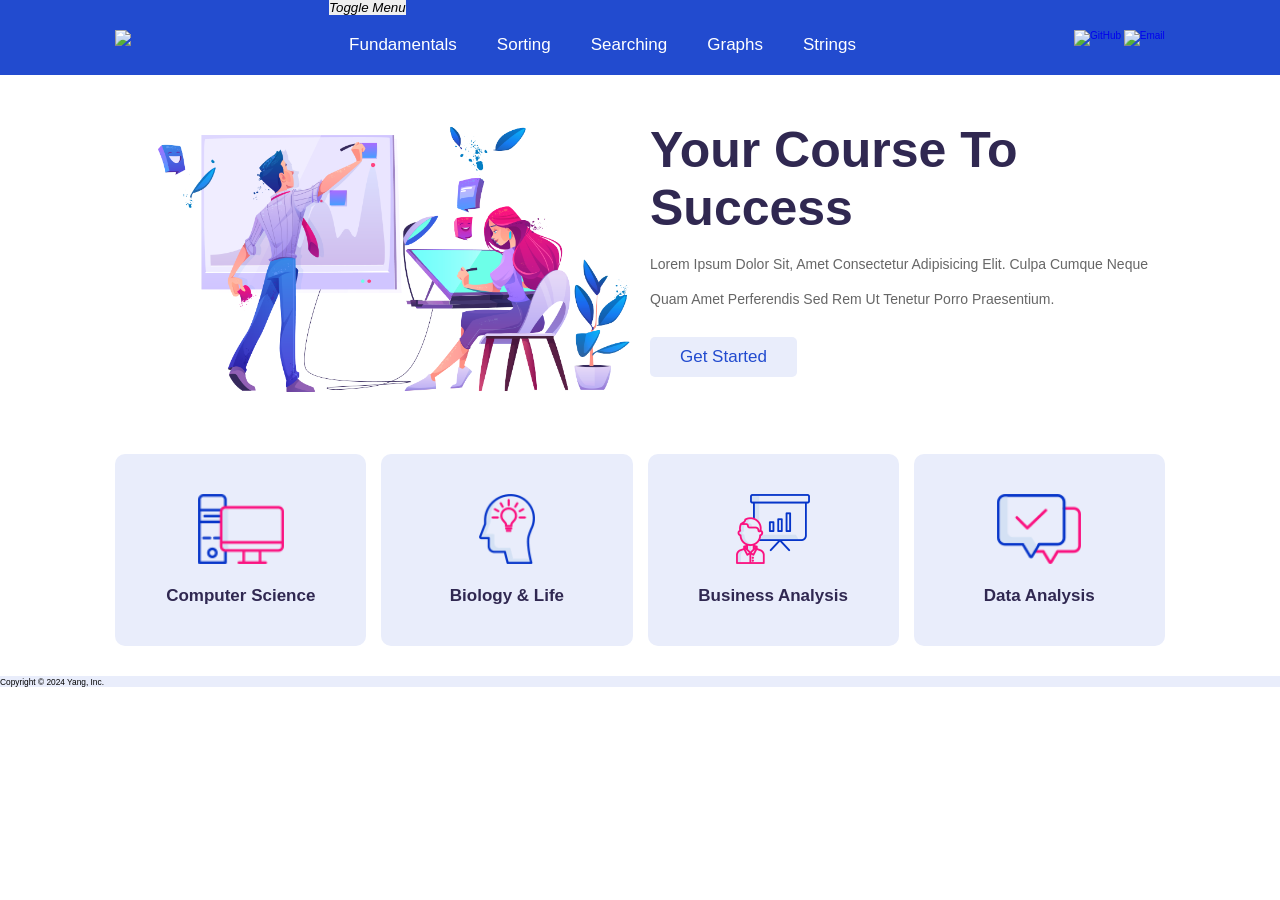
==== commit 2d3febda: "test header-and-footer-js 1:34" ====
--- a/index.html
+++ b/index.html
@@ -1,103 +1,71 @@
 <!DOCTYPE html>
-<html>
+<html lang="en">
 
 <head>
-    <meta charset="UTF-8">
-    <meta name="viewport" content="width=device-width, initial-scale=1.0">
-    <link rel="preconnect" href="https://fonts.googleapis.com">
-    <link rel="preconnect" href="https://fonts.gstatic.com" crossorigin>
-    <link href="https://fonts.googleapis.com/css2?family=Open+Sans:ital,wght@0,300..800;1,300..800&family=Poppins:ital,wght@0,100;0,200;0,300;0,400;0,500;0,600;0,700;0,800;0,900;1,100;1,200;1,300;1,400;1,500;1,600;1,700;1,800;1,900&display=swap" rel="stylesheet">
-    
-    <link href="css/base.css" rel="stylesheet">
-    <link href="css/lib.css" rel="stylesheet">
-    <link href="css/coms/com-nav.css" rel="stylesheet">
-    <link href="css/coms/com-search.css" rel="stylesheet">
-    <link href="css/coms/com-explore.css" rel="stylesheet">
-    <link href="css/header.css" rel="stylesheet">
-    <link href="css/footer.css" rel="stylesheet">
-          
-    <script src="js/search.js" type="text/javascript" defer></script>
-    <script src="js/menu.js" type="text/javascript" defer></script>
-    <title>Algorithms</title>
+  <meta charset="UTF-8" />
+  <meta http-equiv="X-UA-Compatible" content="IE=edge" />
+  <meta name="viewport" content="width=device-width, initial-scale=1.0" />
+  <!-- font awesome -->
+  <link rel="stylesheet" href="https://cdnjs.cloudflare.com/ajax/libs/font-awesome/5.15.4/css/all.min.css"
+    integrity="sha512-1ycn6IcaQQ40/MKBW2W4Rhis/DbILU74C1vSrLJxCq57o941Ym01SwNsOMqvEBFlcgUa6xLiPY/NS5R+E6ztJQ=="
+    crossorigin="anonymous" referrerpolicy="no-referrer" />
+
+  <!-- custom css -->
+  <link rel="stylesheet" href="./css/index.css" />
+  <title>Education Website</title>
 </head>
 
-<body class="homepage">
-    <header class="header null">
-        <div class="logo null">
-            <a href="index.html"><img src="images/base/logo2.png"></a>
-        </div>
-        <nav class="-lib--menu null" id="main-menu">
-            <div class="-lib--menu-backdrop"></div>
-            <div class="-lib--menu-body">
-                <button class="-lib--menu-toggle -utils--position-btn" id="toggle-menu">
-                    <i class="-utils--sr-only">toggle menu</i>
-                </button>
-                <div class="-lib--menu-dropdown null">
-                    <ul class="nav-menu">
-                        <li class="nav_fundamentals"><a href="pages/fu/fundamentals.html">Fundamentals</a></li>
-                        <li class="nav_sorting"><a href="pages/so/sorting.html">Sorting</a></li>
-                        <li class="nav_searching"><a href="pages/se/searching.html">Searching</a></li>
-                        <li class="nav_graphs"><a href="pages/gr/graphs.html">Graphs</a></li>
-                        <li class="nav_strings"><a href="pages/st/strings">Strings</a></li>
-                    </ul>
-                </div>
-            </div>
-        </nav>
-        <div class="contact-us--icons null">
-            <a href="https://github.com/autleaves/Yang"><img src="images/base/github-mark.png" alt="GitHub"></a>
-            <a href="mailto:@gmail.com"><img src="images/base/email-mark.png" alt="Email"></a>
-        </div>
-    </header>
-    <main>
-        <div class="search-wrapper ">
-            <h2>Hello, What Do You Want To Learn?</h2>
-            <form method="get">
-            <div class="search-container" id="search">
-                    <input class="search-input" id="search__menu-toggle"  type="text" placeholder="Search...">
-                    <button class="-utils--position-btn search-clear" type="reset">
-                        <i class="-utils--sr-only">clear</i>
-                    </button>
-                    <button class="-utils--position-btn search-submit" type="submit">
-                        <i class="-utils--sr-only">search</i>
-                    </button>
-                    <div class="keywords-container" id="search__menu-list">
-                        <ul>
-                            <li>keywords 1</li>
-                            <li>keywords 2</li>
-                            <li>keywords 3</li>
-                            <li>keywords 4</li>
-                        </ul>
-                    </div>
-            </div>
-            </form>
-        </div>
-        <div class="explore-wrapper ">
-            <h3>Explore</h3>
-            <div class="explore-container ">
-                <div class="explore-item -utils--color--1 ">
-                    <p>Sortings</p>
-                    <a href="pages/so/sorting.html">View more</a>
-                </div>
-                <div class="explore-item -utils--color--2">
-                    <p>Searching</p>
-                    <a href="pages/se/searching.html">View more</a>
-                </div>
-                <div class="explore-item -utils--color--3">
-                    <p>Graphs</p>
-                    <a href="pages/gr/graphs.html">View more</a>
-                </div>
-                <div class="explore-item -utils--color--4">
-                    <p>Strings</p>
-                    <a href="pages/st/strings.html">View more</a>
-                </div>
-            </div>
-        </div>
-    </main>
-    <footer class="footer">
-        <div class="footer__inner">
-            <small>Copyright &copy; 2024 Yang, Inc.</small>
-        </div>
-    </footer>
+<body>
+  <header class="header">
+
+  </header>
+  <!-- home section starts -->
+  <section class="home">
+    <div class="image">
+      <img src="images/home-img.png" alt="home" />
+    </div>
+
+    <div class="content">
+      <h3>your course to success</h3>
+      <p>
+        Lorem ipsum dolor sit, amet consectetur adipisicing elit. Culpa cumque
+        neque quam amet perferendis sed rem ut tenetur porro praesentium.
+      </p>
+      <a href="#" class="btn">get started</a>
+    </div>
+  </section>
+  <!-- home section ends -->
+
+  <!-- categories section starts -->
+  <section class="category">
+    <a href="#" class="box">
+      <img src="./images/category-1.png" alt="computer science" />
+      <h3>computer science</h3>
+    </a>
+
+    <a href="#" class="box">
+      <img src="./images/category-2.png" alt="biology and life" />
+      <h3>biology &amp; life</h3>
+    </a>
+
+    <a href="#" class="box">
+      <img src="./images/category-3.png" alt="business analysis" />
+      <h3>business analysis</h3>
+    </a>
+
+    <a href="#" class="box">
+      <img src="./images/category-4.png" alt="data analysis" />
+      <h3>data analysis</h3>
+    </a>
+  </section>
+  <!-- categories section ends -->
+
+  <footer class="footer">
+
+  </footer>
+  
+  <!-- custom javascript -->
+  <script src="./js/script.js"></script>
 </body>
 
 </html>
--- a/css/index.css
+++ b/css/index.css
@@ -0,0 +1,249 @@
+@import url("https://fonts.googleapis.com/css2?family=Nunito&display=swap");
+* {
+  font-family: "Poppins", sans-serif;
+  margin: 0;
+  padding: 0;
+  -webkit-box-sizing: border-box;
+          box-sizing: border-box;
+  text-transform: capitalize;
+  text-decoration: none;
+  outline: none;
+  border: none;
+  -webkit-transition: all 0.3s linear;
+  transition: all 0.3s linear; }
+
+html {
+  font-size: 62.5%; }
+
+section, .footer .box-container {
+  padding: 3rem 9%; }
+
+.btn {
+  display: inline-block;
+  margin-top: 1rem;
+  padding: 1rem 3rem;
+  background: #e9edfb;
+  color: #224bcf;
+  cursor: pointer;
+  border-radius: 0.5rem;
+  font-size: 1.7rem; }
+  .btn:hover {
+    color: #fff;
+    background: #224bcf; }
+
+@media (max-width: 992px) {
+  html {
+    font-size: 55%; }
+  section, .footer .box-container {
+    padding: 3rem 2rem; } }
+
+@media (max-width: 449px) {
+  html {
+    font-size: 50%; } }
+
+.header {
+  position: -webkit-sticky;
+  position: sticky;
+  top: 0;
+  left: 0;
+  right: 0;
+  z-index: 1000;
+  display: -webkit-box;
+  display: -ms-flexbox;
+  display: flex;
+  -webkit-box-align: center;
+      -ms-flex-align: center;
+          align-items: center;
+  -webkit-box-pack: justify;
+      -ms-flex-pack: justify;
+          justify-content: space-between;
+  padding: 0 9%;
+  background-color: #224bcf; }
+  .header .logo {
+    font-size: 2.5rem;
+    font-weight: bolder;
+    color: #fff; }
+    .header .logo i {
+      color: #fa1d86; }
+  .header ul {
+    list-style: none; }
+    .header ul li {
+      position: relative;
+      float: left; }
+      .header ul li:hover ul {
+        display: block; }
+      .header ul li a {
+        padding: 2rem;
+        display: block;
+        font-size: 1.7rem;
+        color: #fff; }
+        .header ul li a:hover {
+          background: #fa1d86; }
+        .header ul li a i {
+          font-size: 1.4rem; }
+      .header ul li ul {
+        position: absolute;
+        left: 0;
+        width: 20rem;
+        background-color: #224bcf;
+        display: none; }
+        .header ul li ul li {
+          width: 100%; }
+
+#menu-btn {
+  cursor: pointer;
+  color: #fff;
+  font-size: 2.5rem;
+  display: none; }
+
+@media (max-width: 768px) {
+  .header {
+    padding: 2rem; }
+    .header .navbar {
+      position: absolute;
+      top: 100%;
+      left: 0;
+      width: 300px;
+      background: #224bcf;
+      -webkit-clip-path: polygon(0 0, 100% 0, 100% 0, 0 0);
+              clip-path: polygon(0 0, 100% 0, 100% 0, 0 0); }
+      .header .navbar.active {
+        -webkit-clip-path: polygon(0 0, 100% 0, 100% 100%, 0 100%);
+                clip-path: polygon(0 0, 100% 0, 100% 100%, 0 100%); }
+      .header .navbar ul li {
+        width: 100%; }
+        .header .navbar ul li ul {
+          width: 100%;
+          position: relative; }
+  #menu-btn {
+    display: inline-block; } }
+
+.footer {
+  background: #e9edfb; }
+  .footer .box-container {
+    display: -ms-grid;
+    display: grid;
+    -ms-grid-columns: (minmax(25rem, 1fr))[auto-fit];
+        grid-template-columns: repeat(auto-fit, minmax(25rem, 1fr));
+    gap: 1.5rem; }
+    .footer .box-container .box h3 {
+      font-size: 2.2rem;
+      padding: 1rem 0;
+      color: #302851; }
+    .footer .box-container .box a {
+      display: block;
+      font-size: 1.4rem;
+      padding: 1rem 0;
+      color: #666; }
+      .footer .box-container .box a:hover {
+        color: #fa1d86; }
+        .footer .box-container .box a:hover i {
+          padding-right: 2rem; }
+      .footer .box-container .box a i {
+        padding-right: 0.5rem; }
+  .footer .credit {
+    text-align: center;
+    margin-top: 2rem;
+    padding: 2.5rem 2rem 2rem;
+    font-size: 2rem;
+    color: #666;
+    border: 0.2rem solid rgba(0, 0, 0, 0.1); }
+    .footer .credit span {
+      color: #fa1d86; }
+
+.home {
+  display: -webkit-box;
+  display: -ms-flexbox;
+  display: flex;
+  -webkit-box-align: center;
+      -ms-flex-align: center;
+          align-items: center;
+  -ms-flex-wrap: wrap;
+      flex-wrap: wrap;
+  gap: 2rem; }
+  .home .image {
+    -webkit-box-flex: 1;
+        -ms-flex: 1 1 42rem;
+            flex: 1 1 42rem; }
+    .home .image img {
+      width: 100%; }
+  .home .content {
+    -webkit-box-flex: 1;
+        -ms-flex: 1 1 42rem;
+            flex: 1 1 42rem; }
+    .home .content h3 {
+      color: #302851;
+      font-size: 5rem; }
+    .home .content p {
+      font-size: 1.4rem;
+      color: #666;
+      padding: 1rem 0;
+      line-height: 2.5; }
+
+.category {
+  display: -ms-grid;
+  display: grid;
+  -ms-grid-columns: (minmax(16rem, 1fr))[auto-fit];
+      grid-template-columns: repeat(auto-fit, minmax(16rem, 1fr));
+  gap: 1.5rem; }
+  .category .box {
+    border-radius: 1rem;
+    background: #e9edfb;
+    padding: 4rem 3rem;
+    text-align: center; }
+    .category .box img {
+      height: 7rem;
+      margin-bottom: 2rem; }
+    .category .box h3 {
+      font-size: 1.7rem;
+      color: #302851; }
+
+.heading {
+  background: url(../../images/heading-bg.png) no-repeat;
+  background-size: cover;
+  background-position: center; }
+  .heading h3 {
+    font-size: 3.5rem;
+    color: #302851; }
+  .heading p {
+    font-size: 1.6rem;
+    color: #666;
+    padding-top: 0.5rem; }
+    .heading p a {
+      padding-right: 0.5rem;
+      color: #fa1d86; }
+      .heading p a:hover {
+        color: #224bcf; }
+
+.about {
+  display: -webkit-box;
+  display: -ms-flexbox;
+  display: flex;
+  -webkit-box-align: center;
+      -ms-flex-align: center;
+          align-items: center;
+  -ms-flex-wrap: wrap;
+      flex-wrap: wrap;
+  gap: 2rem; }
+  .about .image {
+    -webkit-box-flex: 1;
+        -ms-flex: 1 1 42rem;
+            flex: 1 1 42rem; }
+    .about .image img {
+      width: 100%; }
+  .about .content {
+    -webkit-box-flex: 1;
+        -ms-flex: 1 1 42rem;
+            flex: 1 1 42rem; }
+    .about .content h3 {
+      color: #302851;
+      font-size: 4.5rem; }
+    .about .content p {
+      font-size: 1.4rem;
+      padding: 1rem 0;
+      color: #666;
+      line-height: 2.5; }
+
+@media (max-width: 992px) {
+  .about .content h3 {
+    font-size: 3rem; } }
